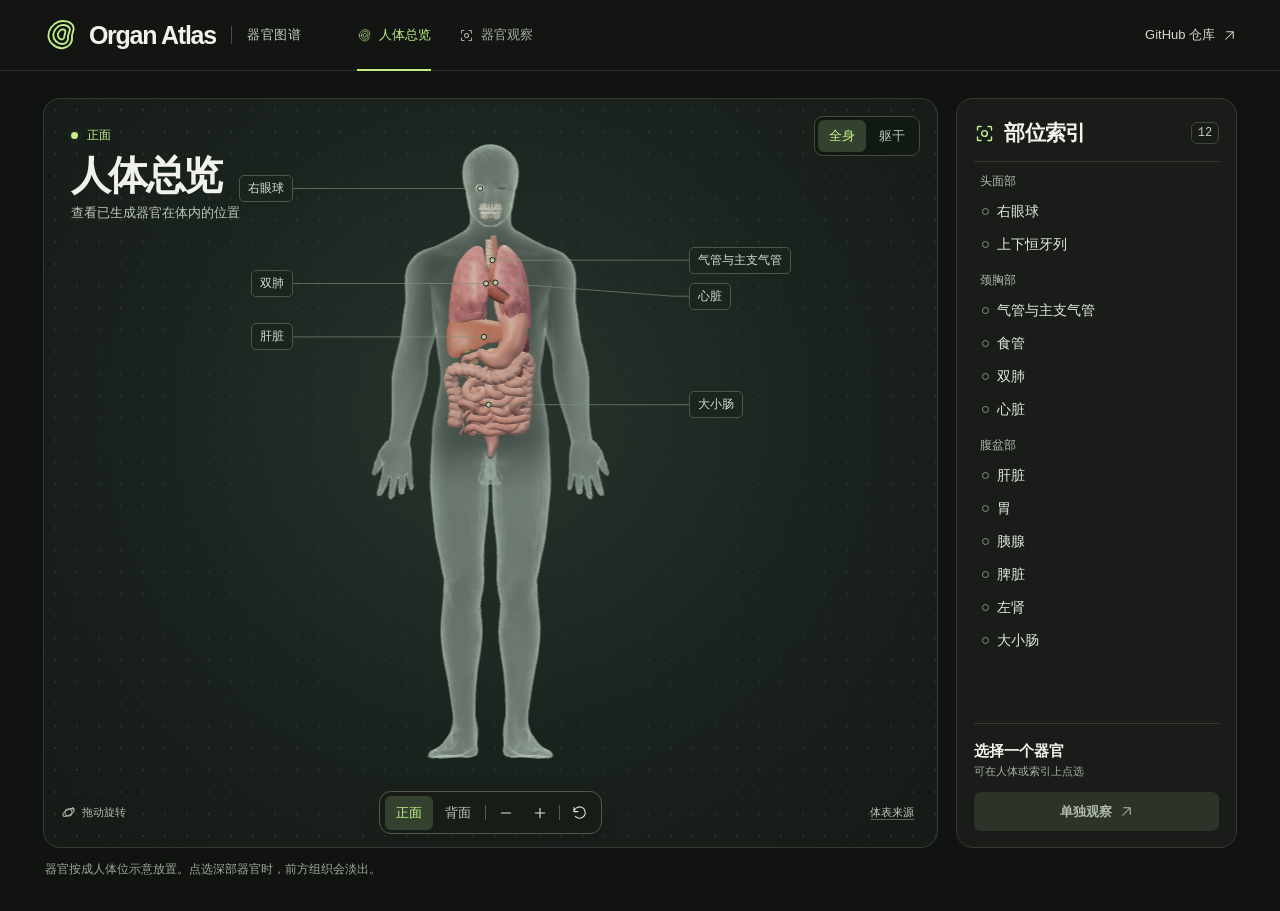
==== index.html @ e34c5e1b "Publish the interactive 3D organ atlas" ====
<!doctype html>
<html lang="zh-CN">
<head>
  <meta charset="utf-8">
  <meta name="viewport" content="width=device-width, initial-scale=1">
  <meta name="theme-color" content="#111412">
  <meta name="description" content="由 Agent 操作 Blender 生成的人体器官模型，可在三维人体上定位，旋转并逐层查看内部结构。">
  <link rel="icon" href="data:,">
  <title>Organ Atlas · 器官图谱</title>
  <link rel="stylesheet" href="./style.css">
  <link rel="stylesheet" href="./body.css">
  <script type="importmap">{"imports":{"three":"./vendor/three/three.module.min.js"}}</script>
</head>
<body>
  <a class="skip-link" href="#atlas-main">进入模型展示</a>
  <svg class="symbols" aria-hidden="true" xmlns="http://www.w3.org/2000/svg">
    <defs>
      <symbol id="i-brand" viewBox="0 0 40 40">
        <path d="M6 20.5c0-5.9 4.4-12.6 10.8-15.1 5.6-2.2 14.2-.6 16.8 4.9 2 4.2-2 7.2-1.4 12.3.7 6.5-4.3 11.4-10.3 12.1C14.6 35.5 6 28.3 6 20.5Z"/>
        <path d="M11.4 20c.3-5 4.2-10 9.1-10.9 4.4-.8 9.2 1.1 9.3 4.8.1 3.1-2.6 5.4-2 9.1.5 3.7-2.6 6.9-6.3 7-5.1.2-10.4-5.1-10.1-10Z"/>
        <path d="M16.5 19.4c.5-3.4 3.6-6.1 6.3-5.5 2.5.6 2.4 2.7 1.5 4.9-1 2.3-.1 4.2-1.8 5.5-2.4 1.9-6.6-1.3-6-4.9Z"/>
      </symbol>
      <symbol id="i-scan" viewBox="0 0 24 24"><path d="M8 4H5a1 1 0 0 0-1 1v3m12-4h3a1 1 0 0 1 1 1v3M4 16v3a1 1 0 0 0 1 1h3m8 0h3a1 1 0 0 0 1-1v-3"/><circle cx="12" cy="12" r="3.3"/></symbol>
      <symbol id="i-grid" viewBox="0 0 24 24"><rect x="3.5" y="3.5" width="6.5" height="6.5" rx="1"/><rect x="14" y="3.5" width="6.5" height="6.5" rx="1"/><rect x="3.5" y="14" width="6.5" height="6.5" rx="1"/><rect x="14" y="14" width="6.5" height="6.5" rx="1"/></symbol>
      <symbol id="i-external" viewBox="0 0 24 24"><path d="M6 18 18 6M7.5 6H18v10.5"/></symbol>
      <symbol id="i-layers" viewBox="0 0 24 24"><path d="m3 8 9-5 9 5-9 5-9-5Zm0 4.5 9 5 9-5M3 17l9 5 9-5"/></symbol>
      <symbol id="i-cube" viewBox="0 0 24 24"><path d="m12 2 8.5 5v10L12 22l-8.5-5V7L12 2Zm0 10 8.5-5M12 12 3.5 7m8.5 5v10"/></symbol>
      <symbol id="i-wire" viewBox="0 0 24 24"><path d="M12 2.5 21 8v8l-9 5.5L3 16V8l9-5.5ZM3 8l9 5 9-5M12 13v8.5M3 16l9-5.2 9 5.2M12 2.5v8.3"/></symbol>
      <symbol id="i-section" viewBox="0 0 24 24"><path d="m3 8 9-5 9 5-9 5-9-5Zm0 8 9 5 9-5M3 12l9 5 9-5"/></symbol>
      <symbol id="i-eye" viewBox="0 0 24 24"><path d="M2 12s3.5-6.5 10-6.5S22 12 22 12s-3.5 6.5-10 6.5S2 12 2 12Z"/><circle cx="12" cy="12" r="2.7"/></symbol>
      <symbol id="i-eye-off" viewBox="0 0 24 24"><path d="m3 3 18 18M9.2 5.9a11 11 0 0 1 2.8-.4c6.5 0 10 6.5 10 6.5a17 17 0 0 1-3.3 4.2m-2.8 1.8a9.5 9.5 0 0 1-3.9.8C5.5 18.8 2 12 2 12a17 17 0 0 1 3.7-4.4m4.3 2.7a2.7 2.7 0 0 0 3.7 3.7"/></symbol>
      <symbol id="i-expand" viewBox="0 0 24 24"><path d="M4 9V4h5m6 0h5v5M4 15v5h5m6 0h5v-5"/></symbol>
      <symbol id="i-collapse" viewBox="0 0 24 24"><path d="M9 3v6H3m12-6v6h6M3 15h6v6m6 0v-6h6"/></symbol>
      <symbol id="i-orbit" viewBox="0 0 24 24"><ellipse cx="12" cy="12" rx="10" ry="4.3" transform="rotate(-30 12 12)"/><circle cx="12" cy="12" r="5.7"/><path d="m18.2 4.4 2.3 1.1-.8 2.7"/></symbol>
      <symbol id="i-pause" viewBox="0 0 24 24"><path d="M8 5v14m8-14v14" stroke-width="3"/></symbol>
      <symbol id="i-minus" viewBox="0 0 24 24"><path d="M5 12h14"/></symbol>
      <symbol id="i-plus" viewBox="0 0 24 24"><path d="M5 12h14m-7-7v14"/></symbol>
      <symbol id="i-reset" viewBox="0 0 24 24"><path d="M3 10a8.5 8.5 0 1 1 2 7M3 4v6h6"/></symbol>
      <symbol id="i-help" viewBox="0 0 24 24"><circle cx="12" cy="12" r="9"/><path d="M9.4 9.5a2.7 2.7 0 0 1 5.3.3c0 2.1-2.7 2.3-2.7 4m0 2.7h.01"/></symbol>
      <symbol id="i-left" viewBox="0 0 24 24"><path d="m14.5 5.5-6.5 6.5 6.5 6.5"/></symbol>
      <symbol id="i-right" viewBox="0 0 24 24"><path d="m9.5 5.5 6.5 6.5-6.5 6.5"/></symbol>
      <symbol id="i-file" viewBox="0 0 24 24"><path d="M6 3h8l4 4v14H6V3Zm8 0v5h4M9 12h6m-6 4h5"/></symbol>
      <symbol id="i-pointer" viewBox="0 0 24 24"><path d="m5 3 14 9-7 1.5L9 20 5 3Z"/></symbol>
      <symbol id="i-check" viewBox="0 0 24 24"><path d="m5 12.5 4.5 4.5L19 7"/></symbol>
    </defs>
  </svg>

  <header class="site-header">
    <div class="header-inner">
      <a class="brand" href="#collection" aria-label="Organ Atlas 器官图谱，返回人体总览">
        <span class="brand-mark"><svg aria-hidden="true"><use href="#i-brand"/></svg></span>
        <span class="wordmark">Organ Atlas</span><span class="brand-cn">器官图谱</span>
      </a>
      <nav class="navigation" aria-label="页面导航">
        <a class="nav-item active" id="overview-link" href="#collection"><svg class="icon" aria-hidden="true"><use href="#i-brand"/></svg>人体总览</a>
        <a class="nav-item" id="detail-link" href="#workspace"><svg class="icon" aria-hidden="true"><use href="#i-scan"/></svg>器官观察</a>
      </nav>
      <a class="library-link" href="https://github.com/rikka314/organ-atlas">GitHub 仓库<svg class="icon"><use href="#i-external"/></svg></a>
    </div>
  </header>

  <main class="main" id="atlas-main" tabindex="-1">
    <section class="body-layout" id="collection" aria-labelledby="body-title">
      <div class="body-stage" id="body-stage">
        <div class="stage-grid" aria-hidden="true"></div>
        <div class="body-viewport" id="body-viewport">
          <canvas id="body-canvas" tabindex="0" aria-label="三维人体与已生成的器官，拖动旋转，滚轮或双指缩放。也可从部位索引选择器官。"></canvas>
          <div class="body-labels" id="body-labels"><svg id="body-leaders" aria-hidden="true"></svg></div>
        </div>
        <div class="body-title">
          <div class="specimen-meta"><span class="meta-signal" aria-hidden="true"></span><span id="body-angle">正面</span></div>
          <h1 id="body-title">人体总览</h1>
          <p>查看已生成器官在体内的位置</p>
        </div>
        <div class="body-framing" role="group" aria-label="人体取景">
          <button type="button" data-frame="whole" aria-pressed="true">全身</button>
          <button type="button" data-frame="torso" aria-pressed="false">躯干</button>
        </div>
        <div class="body-message" id="body-message" role="status"><span class="spinner" aria-hidden="true"></span><span id="body-message-text">正在装入人体和器官模型</span><button id="body-retry" type="button" hidden>重试</button></div>
        <div class="body-stage-foot">
          <span class="body-gesture"><svg class="icon" aria-hidden="true"><use href="#i-orbit"/></svg>拖动旋转</span>
          <div class="dock body-dock" role="group" aria-label="人体视角">
            <button type="button" data-facing="front" aria-pressed="true">正面</button><button type="button" data-facing="back" aria-pressed="false">背面</button>
            <i></i><button type="button" id="body-zoom-out" aria-label="缩小人体" title="缩小人体"><svg class="icon"><use href="#i-minus"/></svg></button><button type="button" id="body-zoom-in" aria-label="放大人体" title="放大人体"><svg class="icon"><use href="#i-plus"/></svg></button>
            <i></i><button type="button" id="body-reset" aria-label="复位人体视角" title="复位人体视角"><svg class="icon"><use href="#i-reset"/></svg></button>
          </div>
          <button type="button" id="body-credit-button" class="body-credit-button">体表来源</button>
        </div>
      </div>
      <aside class="body-index" aria-labelledby="body-index-heading">
        <div class="body-index-head"><div class="heading-group"><svg class="icon" aria-hidden="true"><use href="#i-scan"/></svg><h2 id="body-index-heading">部位索引</h2></div><span class="part-count" id="body-count"></span></div>
        <div id="body-index-list" class="body-index-list"></div>
        <label class="mobile-location" for="body-organ-select">定位器官<select id="body-organ-select"><option value="">选择部位</option></select></label>
        <div class="body-selection">
          <div class="body-selection-summary">
            <img id="body-picked-image" width="48" height="48" alt="" hidden>
            <div><strong id="body-picked-name">选择一个器官</strong><span id="body-picked-description">可在人体或索引上点选</span></div>
            <button type="button" id="body-clear" title="显示全部器官" aria-label="显示全部器官" hidden>显示全部</button>
          </div>
          <button type="button" id="body-open" disabled>单独观察<svg class="icon" aria-hidden="true"><use href="#i-external"/></svg></button>
        </div>
      </aside>
      <p class="body-footnote">器官按成人体位示意放置。点选深部器官时，前方组织会淡出。</p>
    </section>
    <section class="workbench" id="workspace" aria-label="单件器官观察" hidden>
      <div class="detail-bar">
        <a href="#collection" class="back-body"><svg class="icon" aria-hidden="true"><use href="#i-left"/></svg>返回人体总览</a>
        <div class="detail-switch"><label for="detail-organ">当前器官</label><select id="detail-organ"></select>
          <div class="step-controls" role="group" aria-label="切换器官"><button id="prev" type="button" title="上一个器官" aria-label="上一个器官"><svg class="icon"><use href="#i-left"/></svg></button><button id="next" type="button" title="下一个器官" aria-label="下一个器官"><svg class="icon"><use href="#i-right"/></svg></button></div>
        </div>
      </div>
      <div class="observer" id="observer">
      <section class="stage" id="stage" aria-label="三维器官观察台">
        <div class="stage-grid" aria-hidden="true"></div>
        <div class="ruler" aria-hidden="true"></div>
        <canvas id="scene" tabindex="0" aria-label="三维模型。方向键旋转，加减键缩放，Home 键复位。"></canvas>
        <div class="stage-title">
          <div class="specimen-meta"><span class="meta-signal" aria-hidden="true"></span><span id="system">器官标本</span><i></i><span class="mono" id="serial"></span></div>
          <h1 id="organ-name">器官图谱</h1>
          <p id="latin-name" lang="la"></p>
        </div>
        <div class="stage-tools">
          <button class="layers-toggle" id="layers-toggle" type="button" aria-expanded="false" aria-controls="inspector"><svg class="icon"><use href="#i-layers"/></svg><span>结构图层</span></button>
          <button class="glass icon-btn" id="help-toggle" type="button" aria-label="操作说明" title="操作说明" aria-expanded="false" aria-controls="help"><svg class="icon"><use href="#i-help"/></svg></button>
          <button class="glass icon-btn" id="fullscreen" type="button" aria-label="全屏观察" title="全屏观察"><svg class="icon"><use href="#i-expand"/></svg></button>
        </div>
        <section class="help-popover" id="help" aria-label="操作说明" hidden>
          <strong>观察操作</strong>
          <dl><dt>旋转</dt><dd>拖动模型或按方向键</dd><dt>缩放</dt><dd>滚轮、双指捏合或加减键</dd><dt>平移</dt><dd>右键拖动或双指拖动</dd><dt>聚焦</dt><dd>点图层中的部位名称</dd><dt>复位</dt><dd>点复位按钮或按 Home 键</dd></dl>
        </section>
        <div class="stage-message" id="stage-message" role="status">
          <div class="load-content"><span class="spinner" aria-hidden="true"></span><span id="load-message">正在读取标本</span></div>
          <button id="retry" type="button" hidden>重新加载</button>
        </div>
        <div class="stage-base">
          <div class="coordinate" aria-label="当前模型坐标轴">
            <svg id="axes" viewBox="0 0 64 64" aria-hidden="true">
              <g data-axis="x"><line/><text>X</text></g><g data-axis="y"><line/><text>Y</text></g><g data-axis="z"><line/><text>Z</text></g>
              <circle cx="32" cy="32" r="2"/>
            </svg>
          </div>
          <div class="dock" role="group" aria-label="视角与缩放">
            <button id="spin" class="dock-spin" type="button" aria-pressed="false" title="自动旋转"><svg class="icon"><use href="#i-orbit"/></svg><span>自动旋转</span></button>
            <i></i><button id="zoom-out" type="button" aria-label="缩小" title="缩小"><svg class="icon"><use href="#i-minus"/></svg></button>
            <output id="zoom-value" class="mono" aria-label="缩放倍数">1.0×</output>
            <button id="zoom-in" type="button" aria-label="放大" title="放大"><svg class="icon"><use href="#i-plus"/></svg></button>
            <i></i><button id="reset-view" type="button" aria-label="复位视角" title="复位视角"><svg class="icon"><use href="#i-reset"/></svg></button>
          </div>
          <div class="stage-hint"><svg class="icon"><use href="#i-pointer"/></svg><span>拖动旋转</span></div>
        </div>
      </section>

      <aside class="panel" id="inspector" aria-labelledby="layers-title">
        <div class="panel-heading"><div class="heading-group"><svg class="icon"><use href="#i-layers"/></svg><h2 id="layers-title">结构图层</h2></div><span class="part-count" id="part-count"></span></div>
        <div class="presets" id="display-presets" role="group" aria-label="显示预设">
          <button id="whole" type="button" disabled><svg class="icon"><use href="#i-cube"/></svg><span>完整外观</span></button>
          <button id="reveal" type="button" disabled><svg class="icon"><use href="#i-section"/></svg><span>观察内部</span></button>
        </div>
        <select class="solo-part" id="solo-part" aria-label="单独查看肺段" hidden></select>
        <div class="table-head" aria-hidden="true"><span>模型部位</span><span>线框</span><span>显隐</span></div>
        <ul class="part-list" id="parts" aria-label="独立控制各部位"></ul>
        <div class="specimen-note">
          <div class="note-heading"><h3><svg class="icon"><use href="#i-file"/></svg>标本说明</h3><a id="source" target="_blank" rel="noopener">来源<svg class="icon"><use href="#i-external"/></svg></a></div>
          <p id="scope-note"></p><div id="review"></div>
        </div>
      </aside>
      </div>

    </section>
  </main>
  <dialog id="body-credit" aria-labelledby="credit-heading">
    <h2 id="credit-heading">体表来源</h2>
    <p>人体外形来自 BodyParts3D 4.0 的成人皮肤网格。本页将体表统一缩放至 1.70 米，用于标示器官的大致位置。展示的器官模型由 Agent 操作 Blender 生成。</p>
    <p lang="en">BodyParts3D, © The Database Center for Life Science licensed under <a href="https://creativecommons.org/licenses/by/4.0/" target="_blank" rel="noopener">CC Attribution 4.0 International</a>.</p>
    <div><a href="https://dbarchive.biosciencedbc.jp/en/bodyparts3d/lic.html" target="_blank" rel="noopener">官方署名与许可 ↗</a><form method="dialog"><button type="submit">关闭</button></form></div>
  </dialog>
  <span class="sr-only" id="announcement" role="status" aria-live="polite"></span>
  <noscript>请启用 JavaScript 以旋转模型和切换结构图层。</noscript>
  <script type="module" src="./app.js"></script>
</body>
</html>
---- style.css ----
:root {
  color-scheme: dark;
  --bg: #101310;
  --surface: #191c19;
  --line: #353a33;
  --soft-line: #2b302a;
  --text: #f0f2eb;
  --muted: #aaafa5;
  --lime: #c3ef89;
  --mono: "IBM Plex Mono", Consolas, "Liberation Mono", monospace;
  --sans: Inter, "Segoe UI", "Microsoft YaHei UI", "Microsoft YaHei", sans-serif;
  font-family: var(--sans);
  background: var(--bg);
  color: var(--text);
  -webkit-font-smoothing: antialiased;
}
* { box-sizing: border-box; }
html { scroll-behavior: smooth; }
body { margin: 0; min-width: 280px; }
button, a { -webkit-tap-highlight-color: transparent; touch-action: manipulation; }
button { font: inherit; color: inherit; background: none; border: 0; cursor: pointer; }
button:disabled { cursor: default; opacity: .38; }
a { color: inherit; text-decoration: none; }
button, a { transition: background-color .18s, color .18s, border-color .18s, box-shadow .18s; }
:focus-visible { outline: 2px solid var(--lime); outline-offset: 3px; }
[hidden] { display: none !important; }
h1,h2,h3,p,ul,dl,dd { margin: 0; }
.sr-only, .symbols { position: absolute; width: 1px; height: 1px; overflow: hidden; clip-path: inset(50%); }
.skip-link { position: fixed; top: 8px; left: 10px; z-index: 10; padding: 10px 14px; background: var(--lime); color: #18220f; transform: translateY(-150%); }
.skip-link:focus { transform: none; }
.icon { width: 19px; height: 19px; display: block; flex: 0 0 auto; fill: none; stroke: currentColor; stroke-width: 1.65; stroke-linecap: round; stroke-linejoin: round; }
.mono { font-family: var(--mono); font-variant-numeric: tabular-nums; }
.site-header { border-bottom: 1px solid var(--soft-line); background: #121512; }
.header-inner, .main { width: min(100%, 1700px); margin: 0 auto; padding-inline: clamp(20px, 3.35vw, 62px); }
.header-inner { height: 70px; display: flex; align-items: center; gap: clamp(24px, 4.3vw, 76px); }
.brand, .nav-item, .library-link, .heading-group, .note-heading h3, .step-controls, .dock, .stage-hint, .note-heading a { display: inline-flex; align-items: center; }
.brand { gap: 10px; flex: 0 0 auto; }
.brand-mark { width: 36px; height: 36px; display: grid; place-items: center; color: var(--lime); }
.brand-mark svg { width: 100%; height: 100%; fill: none; stroke: currentColor; stroke-width: 2.05; stroke-linecap: round; stroke-linejoin: round; }
.wordmark { font-size: 25px; font-weight: 650; line-height: 1; letter-spacing: -1.25px; }
.brand-cn { border-left: 1px solid #484e45; padding-left: 15px; margin-left: 5px; color: #c3c9bf; font-size: 13px; letter-spacing: .06em; }
.navigation { display: flex; align-items: stretch; height: 100%; gap: 28px; }
.nav-item { position: relative; gap: 7px; font-size: 13px; font-weight: 550; color: var(--muted); }
.nav-item .icon { width: 15px; height: 15px; }
.nav-item.active { color: var(--lime); }
.nav-item.active::after { content: ""; position: absolute; bottom: -1px; left: 0; right: 0; height: 2px; background: var(--lime); }
.library-link { margin-left: auto; gap: 7px; color: #d4d8ce; font-size: 13px; min-height: 44px; }
.library-link .icon { width: 15px; height: 15px; }
.nav-item:hover, .library-link:hover, .note-heading a:hover { color: var(--lime); }
.main { padding-top: clamp(20px, 3vh, 36px); padding-bottom: 32px; scroll-margin-top: 15px; }
.workbench { display: flex; flex-direction: column; gap: 24px; }
.observer { display: grid; grid-template-columns: minmax(0, 1fr) clamp(292px, 24%, 368px); gap: 18px; grid-template-areas: "stage panel"; }
.stage, .panel { height: clamp(463px, 61vh, 735px); border: 1px solid var(--line); border-radius: 17px; }
.stage { grid-area: stage; position: relative; overflow: hidden; isolation: isolate; background: radial-gradient(ellipse at 55% 49%, #30382f 0%, #252c25 30%, #1b211c 63%, #181d19 100%); }
.stage-grid { position: absolute; inset: 0; pointer-events: none; background-image: radial-gradient(circle, #9baa9638 .76px, transparent .95px); background-size: 19px 19px; mask-image: radial-gradient(ellipse at 53% 51%, #0002, #000 86%); }
.ruler { position: absolute; left: 0; top: 23%; bottom: 19%; width: 9px; opacity: .27; pointer-events: none; background: repeating-linear-gradient(to bottom, #a7b09f 0 1px, transparent 1px 14px); mask-image: linear-gradient(transparent,#000 16%,#000 85%,transparent); }
.ruler::after { content: ""; position: absolute; height: 100%; width: 5px; right: 0; background: repeating-linear-gradient(to bottom, transparent 0 1px, #202620 1px 56px); }
#scene { display: block; position: absolute; left: 9%; top: 22px; width: 89%; height: calc(100% - 72px); outline-offset: -5px; cursor: grab; touch-action: none; transition: opacity .22s ease-out; }
.stage.is-loading #scene { opacity: 0; transition-duration: .09s; }
#scene:active { cursor: grabbing; }
.stage-title { position: absolute; top: clamp(21px, 2.25vw, 37px); left: clamp(22px, 2.35vw, 40px); pointer-events: none; }
.specimen-meta { display: flex; align-items: center; gap: 9px; color: var(--lime); font-size: 12px; font-weight: 550; letter-spacing: .04em; }
.meta-signal { width: 7px; height: 7px; border-radius: 50%; background: var(--lime); box-shadow: 0 0 9px #c3ef8926; }
.specimen-meta i { width: 1px; height: 10px; background: #59634f; }
.specimen-meta .mono { color: #a9b59f; font-size: 11px; font-weight: 400; letter-spacing: .07em; }
.stage-title h1 { margin: 13px 0 3px; font-size: clamp(44px, 4.1vw, 71px); font-weight: 590; letter-spacing: -.055em; line-height: 1.12; }
#latin-name { color: #c5cebd; font: italic 23px/1.4 Georgia, "Times New Roman", serif; letter-spacing: -.02em; }
.stage-tools { position: absolute; top: 19px; right: 19px; display: flex; gap: 5px; }
.layers-toggle { display: none; }
.icon-btn { display: grid; place-items: center; width: 36px; height: 36px; border: 1px solid #59614f88; border-radius: 9px; color: #d4dbcb; }
.glass { background: #1b221bdb; }
.glass:hover, .step-controls button:hover { background: #3d453a; color: var(--text); }
.stage-tools .icon { width: 16px; height: 16px; }
.help-popover { position: absolute; top: 63px; right: 20px; z-index: 4; width: min(270px, calc(100% - 36px)); padding: 17px 18px; border: 1px solid #505b4b; border-radius: 12px; background: #20261ff7; box-shadow: 0 12px 34px #0005; }
.help-popover strong { font-size: 15px; }
.help-popover dl { margin-top: 10px; display: grid; grid-template-columns: auto 1fr; gap: 6px 12px; font-size: 12px; line-height: 1.55; }
.help-popover dt { color: var(--lime); }
.help-popover dd { color: #d0d7ca; }
.stage-base { position: absolute; bottom: 18px; left: 22px; right: 25px; display: grid; grid-template-columns: 1fr auto 1fr; align-items: end; pointer-events: none; }
.coordinate { width: 55px; height: 55px; align-self: center; }
.coordinate svg { display: block; width: 100%; height: 100%; overflow: visible; }
.coordinate line { stroke: currentColor; stroke-width: 1.45; }
.coordinate text { fill: currentColor; font: 9px var(--mono); text-anchor: middle; dominant-baseline: central; }
.coordinate [data-axis=x] { color: #d2a595; }
.coordinate [data-axis=y] { color: #b1ca97; }
.coordinate [data-axis=z] { color: #a2b7cf; }
.coordinate circle { fill: #d5dccd; }
.dock { pointer-events: auto; height: 43px; padding: 3px 5px; gap: 1px; border-radius: 12px; color: #dfe5d9; border: 1px solid #515a4c; background: #171d17eb; box-shadow: 0 5px 20px #0002; user-select: none; }
.dock button { display: inline-flex; align-items: center; justify-content: center; gap: 6px; min-width: 33px; height: 34px; padding: 0 7px; border-radius: 7px; }
.dock button .icon { width: 16px; height: 16px; }
.dock button:hover, .dock button[aria-pressed=true] { background: #333d2f; color: var(--lime); }
.dock i { height: 15px; width: 1px; background: #525b4e; margin: 0 2px; }
.dock .dock-spin { font-size: 12px; padding-inline: 8px; }
#zoom-value { min-width: 35px; text-align: center; font-size: 12px; color: #e1e8db; }
.stage-hint { justify-self: end; align-self: end; gap: 5px; font-size: 11px; color: #b4bdad; padding-bottom: 4px; }
.stage-hint .icon { width: 13px; height: 13px; }
.stage-message { position: absolute; left: 50%; top: 51%; z-index: 2; transform: translate(-50%, -50%); display: grid; justify-items: center; gap: 12px; padding: 12px 18px; border: 1px solid #54614c; border-radius: 12px; background: #1b221bf2; color: #e6ecdf; font-size: 13px; max-width: 85%; text-align: center; }
.load-content { display: flex; align-items: center; gap: 10px; }
.spinner { width: 15px; height: 15px; border-radius: 50%; border: 1.5px solid #65725d; border-top-color: var(--lime); animation: spin .8s linear infinite; flex: none; }
.stage-message.is-error .spinner { display: none; }
#retry { padding: 6px 14px; color: #20291b; background: var(--lime); border-radius: 6px; }
.panel { grid-area: panel; display: flex; flex-direction: column; min-width: 0; background: var(--surface); padding: 22px 18px 17px; }
.panel-heading, .note-heading { display: flex; align-items: center; justify-content: space-between; gap: 10px; }
.heading-group { gap: 9px; }
.heading-group > .icon { color: var(--lime); width: 21px; height: 21px; }
.panel h2 { font-size: 21px; font-weight: 600; line-height: 1.3; letter-spacing: -.045em; }
.part-count { color: #c2caba; font: 12px var(--mono); border: 1px solid #40473b; border-radius: 6px; min-width: 27px; padding: 3px 6px; text-align: center; }
.presets { display: grid; grid-template-columns: 1fr 1fr; margin: 19px 0 14px; padding: 3px; gap: 3px; background: #101410; border: 1px solid var(--soft-line); border-radius: 9px; }
.presets button { display: inline-flex; align-items: center; justify-content: center; gap: 6px; min-height: 33px; padding: 4px; border: 1px solid transparent; border-radius: 6px; font-size: 12px; color: #bbc3b4; }
.presets button:hover { color: var(--text); background: #252c24; }
.presets button[aria-pressed=true] { color: #e5eddf; background: #333b30; border-color: #495541; box-shadow: 0 1px 2px #0003; }
.presets .icon { width: 15px; height: 15px; }
.presets:has([data-view="segments"]) { grid-template-columns: repeat(3, minmax(0, 1fr)); margin-bottom: 7px; }
.presets:has([data-view="section"]):has([data-view="segments"]) { grid-template-columns: repeat(12, minmax(0, 1fr)); }
.presets:has([data-view="section"]):has([data-view="segments"]) button { grid-column: span 3; padding-inline: 1px; }
.presets:has([data-view="section"]):has([data-view="segments"]) button:nth-child(-n+3) { grid-column: span 4; }
.solo-part[hidden] { display: none; }
.solo-part { width: 100%; min-height: 32px; margin: 0 0 6px; padding: 3px 7px; color: var(--text); background: var(--surface); border: 1px solid var(--soft-line); border-radius: 6px; font: inherit; font-size: 12px; }
.table-head, .part-row { display: grid; grid-template-columns: minmax(0,1fr) 42px 42px; align-items: center; }
.table-head { color: #a2ac9c; text-align: center; font-size: 11px; padding: 4px 0 9px; border-bottom: 1px solid var(--line); }
.table-head span:first-child { text-align: left; }
.part-list { flex: 1 1 90px; min-height: 86px; list-style: none; padding: 0; overflow: auto; overscroll-behavior: contain; scrollbar-width: thin; scrollbar-color: #535d4c transparent; }
.part-row { position: relative; min-height: 44px; border-bottom: 1px solid var(--soft-line); }
.part-row:last-child { border-bottom: 0; }
.part-row.selected { background: #252e23; }
.part-name { text-align: left; font-size: 13px; min-width: 0; line-height: 1.4; display: flex; align-items: center; gap: 9px; padding: 9px 4px 9px 2px; min-height: 43px; color: #e0e6da; }
.part-name:hover { color: var(--lime); }
.swatch { width: 8px; height: 8px; flex-shrink: 0; border-radius: 3px; background: var(--part-color,#9da99a); box-shadow: 0 0 0 1px #ffffff1e inset; }
.part-row[data-mode=hidden] .part-name { color: #9aa294; }
.part-row[data-mode=hidden] .swatch { background: transparent; border: 1px dashed var(--part-color,#9da99a); }
.part-action { display: grid; place-items: center; width: 100%; height: 42px; position: relative; color: #adb7a7; }
.part-action .icon { width: 16px; height: 16px; }
.part-action:hover, .part-action[aria-pressed=true] { color: var(--lime); background: #2c3529; border-radius: 5px; }
.part-name:focus-visible, .part-action:focus-visible { outline-offset: -3px; border-radius: 5px; }
.specimen-note { margin-top: 13px; border-top: 1px solid var(--line); padding-top: 14px; }
.note-heading h3 { color: #e2e7dd; gap: 6px; font-size: 13px; font-weight: 600; }
.note-heading h3 .icon { width: 14px; height: 14px; color: #adba9e; }
.note-heading a { gap: 3px; font-size: 11px; color: var(--muted); }
.note-heading a .icon { width: 12px; height: 12px; }
#scope-note, #review { color: #b8c0b1; font-size: 12px; line-height: 1.65; overflow-wrap: anywhere; }
#scope-note { margin-top: 7px; }
#review { color: #a5ad9c; margin-top: 3px; }
.step-controls { gap: 4px; }
.step-controls button { display: grid; place-items: center; width: 30px; height: 30px; border: 1px solid var(--line); border-radius: 7px; background: var(--surface); color: #bfc7ba; }
.step-controls .icon { width: 14px; height: 14px; }
.observer:fullscreen, .observer.fallback-full { width: 100%; height: 100%; height: 100dvh; padding: 13px; gap: 12px; background: var(--bg); }
.observer.fallback-full { position: fixed; inset: 0; z-index: 20; }
.observer:is(:fullscreen,.fallback-full) :is(.stage,.panel) { height: 100%; min-height: 0; }
.observer:is(:fullscreen,.fallback-full) #scene { left: 2%; width: 96%; top: 15px; height: calc(100% - 65px); }
body.full-stage { overflow: hidden; }
.stage.switching .stage-title { animation: arrive .26s ease-out both; }
@keyframes arrive { from { opacity: .5; transform: translateY(5px); } to { opacity: 1; transform: none; } }
@keyframes spin { to { transform: rotate(1turn); } }
@media (min-width: 1450px) { .panel { padding: 25px 23px 20px; } .part-row { min-height: 47px; } .part-name { font-size: 14px; } }
@media (max-width: 1020px) {
  .header-inner, .main { padding-inline: 21px; }
  .workbench { gap: 20px; } .observer { grid-template-columns: minmax(0,1fr) 280px; gap: 12px; }
  .stage-hint { visibility: hidden; }
  .stage-base { left: 13px; right: 13px; }
  .coordinate { width: 42px; }
  .panel { padding-inline: 13px; }
  .stage-title h1 { font-size: 42px; }
}
@media (max-width: 760px) {
  .header-inner, .main { padding-inline: 16px; }
  .header-inner { height: 59px; gap: 15px; }
  .wordmark { font-size: 21px; } .brand { gap: 6px; } .brand-mark { width: 30px; height: 30px; }
  .brand-cn { padding-left: 10px; margin-left: 2px; font-size: 12px; }
  .navigation { display: none; }
  .main { padding-top: 15px; }
  .workbench { gap: 20px; } .observer { display: block; }
  .stage { height: clamp(365px, 55svh, 540px); border-radius: 13px; }
  .stage-title { top: 17px; left: 18px; }
  .stage-title h1 { font-size: 35px; margin: 7px 0 0; }
  #latin-name { font-size: 18px; }
  .specimen-meta { font-size: 11px; gap: 7px; }
  #scene { left: 3%; width: 95%; top: 36px; height: calc(100% - 91px); }
  .stage-base { bottom: 10px; grid-template-columns: 1fr auto 1fr; }
  .stage-tools { top: 11px; right: 10px; gap: 2px; align-items: center; }
  .stage-tools .icon-btn { width: 44px; height: 44px; border-color: transparent; background: #1b211bb3; }
  #fullscreen { display: none; }
  .layers-toggle { display: inline-flex; align-items: center; justify-content: center; gap: 6px; min-height: 44px; padding: 0 10px; border: 1px solid #6f865d; border-radius: 8px; color: var(--lime); background: #20291e; font-size: 12px; }
  .layers-toggle .icon { width: 15px; height: 15px; }
  .stage-hint { display: none; } .panel { display: none; padding: 13px 15px; border-radius: 13px; }
  .observer:is(:fullscreen,.fallback-full) { display: grid; grid-template-areas: "stage" "panel"; grid-template-columns: minmax(0,1fr); grid-template-rows: minmax(0,47%) minmax(0,1fr); gap: 7px; padding: max(6px, env(safe-area-inset-top)) 6px max(6px, env(safe-area-inset-bottom)); }
  .observer:is(:fullscreen,.fallback-full) .panel { display: flex; }
  .observer:is(:fullscreen,.fallback-full) #scene { top: 28px; height: calc(100% - 77px); }
  .observer:is(:fullscreen,.fallback-full) .presets { margin: 8px 0 5px; }
  .part-list { flex: 1 1 65px; min-height: 45px; }
  .table-head,.part-row { grid-template-columns: minmax(0,1fr) 48px 48px; }
  .part-action,.part-name { min-height: 45px; }
  .panel h2 { font-size: 20px; }
  .step-controls { gap: 0; } .step-controls button { width: 44px; height: 44px; border-color: transparent; background: transparent; }
  .dock { height: 46px; } .dock button { height: 44px; min-width: 44px; }
  .presets button { min-height: 40px; }
  .specimen-note { margin-top: 10px; }
}
@media (max-width: 760px) and (max-height: 700px) {
  .observer:is(:fullscreen,.fallback-full) .specimen-note { display: none; }
}
@media (max-width: 900px) and (orientation: landscape) and (max-height: 520px) {
  .observer:is(:fullscreen,.fallback-full) { display: grid; grid-template-columns: minmax(0,1fr) minmax(230px,34%); grid-template-rows: 1fr; grid-template-areas: "stage panel"; padding: 6px; gap: 6px; }
  .observer:is(:fullscreen,.fallback-full) .specimen-note { display: none; }
}
@media (max-width: 420px) {
  .header-inner, .main { padding-inline: 12px; }
  .library-link { font-size: 12px; gap: 3px; }
  .stage-title h1 { font-size: 32px; }
  .dock { gap: 0; padding-inline: 3px; }
  .dock .dock-spin { padding-inline: 6px; }
  .coordinate { width: 35px; }
}
@media (max-width: 335px) { .brand-cn, .coordinate { display: none; } .stage-base { display: flex; justify-content: center; } }
@media (prefers-reduced-motion: reduce) {
  *,*::before,*::after { scroll-behavior: auto !important; animation-duration: .01ms !important; animation-iteration-count: 1 !important; transition-duration: .01ms !important; }
}
---- body.css ----
.body-layout {
  --overview-height: clamp(585px, calc(100svh - 150px), 920px);
  display: grid;
  grid-template-columns: minmax(0, 1fr) clamp(265px, 23.5%, 355px);
  gap: 12px 18px;
}
.body-stage, .body-index { height: var(--overview-height); min-width: 0; border: 1px solid var(--line); border-radius: 17px; }
.body-stage { position: relative; isolation: isolate; overflow: hidden; background: radial-gradient(ellipse at 50% 42%, #29352e, #1b231e 52%, #151b17 95%); }
.body-stage .stage-grid { opacity: .65; background-size: 22px 22px; }
.body-viewport { position: absolute; inset: 11px 12px 54px; }
#body-canvas { width: 100%; height: 100%; display: block; touch-action: none; cursor: grab; outline-offset: -4px; }
#body-canvas:active { cursor: grabbing; }
.body-title { position: absolute; pointer-events: none; top: clamp(20px, 2.15vw, 36px); left: clamp(19px, 2.1vw, 38px); }
.body-title h1 { font-size: clamp(34px, 3.1vw, 55px); line-height: 1.2; margin: 8px 0 4px; font-weight: 600; letter-spacing: -.065em; }
.body-title p { color: #bdc7b7; font-size: 13px; line-height: 1.5; }
.body-framing { position: absolute; right: 17px; top: 17px; display: flex; gap: 2px; padding: 3px; background: #121913eb; border: 1px solid #424c3f; border-radius: 9px; }
.body-framing button, .body-dock button[data-facing] { padding: 0 11px; font-size: 13px; min-height: 32px; border-radius: 6px; color: #bcc6b6; }
.body-framing button[aria-pressed=true], .body-dock button[aria-pressed=true] { color: var(--lime); background: #33412e; }
.body-stage-foot { position: absolute; bottom: 13px; left: 17px; right: 17px; display: grid; grid-template-columns: 1fr auto 1fr; align-items: center; gap: 5px; pointer-events: none; }
.body-gesture { display: flex; align-items: center; gap: 6px; font-size: 11px; color: #abb7a4; }
.body-gesture .icon { width: 15px; height: 15px; }
.body-credit-button { min-height: 38px; font-size: 11px; justify-self: end; color: #bec9b7; pointer-events: auto; text-decoration: underline; text-decoration-color: #596653; text-underline-offset: 3px; }
.body-credit-button:hover { color: var(--lime); }
.body-labels, #body-leaders { position: absolute; inset: 0; width: 100%; height: 100%; pointer-events: none; overflow: visible; }
.body-tag { position: absolute; z-index: 1; display: inline-flex; align-items: center; gap: 6px; padding: 5px 8px; min-height: 27px; color: #d6e1cf; background: #1b241ddd; border: 1px solid #495847; border-radius: 5px; white-space: nowrap; font-size: 12px; line-height: 1.15; pointer-events: auto; }
.body-tag:hover,.body-tag[aria-pressed=true] { background: #2f3e29; border-color: #9bbe7c; color: #e0fac2; }
#body-leaders path { stroke: #82937a; stroke-opacity: .65; fill: none; stroke-width: 1; }
#body-leaders circle { fill: #b4c5a7; stroke: #1c251d; stroke-width: 1; }
#body-leaders g.active path { stroke: var(--lime); stroke-opacity: 1; }
#body-leaders g.active circle { fill: var(--lime); }
.body-message { position: absolute; z-index: 4; left: 50%; top: 50%; transform: translate(-50%,-50%); display: flex; align-items: center; gap: 9px; max-width: 88%; padding: 12px 15px; color: var(--text); background: #1a241cf2; border: 1px solid #56674c; border-radius: 9px; font-size: 13px; }
.body-message.failure { top: auto; bottom: 59px; transform: translateX(-50%); }
.body-message.failure .spinner { display: none; }
#body-retry { color: var(--lime); text-decoration: underline; white-space: nowrap; }
.body-index { display: flex; flex-direction: column; padding: 20px 17px 16px; background: var(--surface); }
.body-index-head { display: flex; justify-content: space-between; align-items: center; padding-bottom: 14px; border-bottom: 1px solid var(--line); }
.body-index h2 { font-size: 21px; font-weight: 600; letter-spacing: -.04em; }
.body-index-list { overflow-y: auto; overscroll-behavior: contain; scrollbar-width: thin; scrollbar-color: #52604d transparent; flex: 1; min-height: 80px; }
.body-region { padding-top: 11px; }
.body-region h3 { font-size: 12px; font-weight: 550; color: #aebba6; padding: 0 6px 5px; }
.body-index-row { width: 100%; display: flex; align-items: center; gap: 8px; text-align: left; min-height: 33px; padding: 4px 7px; border: 1px solid transparent; border-radius: 6px; color: #e2e9db; font-size: 14px; line-height: 1.35; }
.body-index-row::before { content: ''; width: 5px; height: 5px; border: 1px solid #84937d; border-radius: 50%; flex-shrink: 0; }
.body-index-row:hover, .body-index-row:focus-visible { color: var(--lime); background: #252e24; }
.body-index-row[aria-pressed=true] { color: var(--lime); background: #293425; border-color: #42523c; }
.body-index-row[aria-pressed=true]::before { background: var(--lime); border-color: var(--lime); }
.body-index-row[data-missing=true]::after { content: '未载入'; margin-left: auto; font-size: 11px; color: #dfbc98; }
.body-selection { margin-top: 13px; padding-top: 13px; border-top: 1px solid var(--line); }
.body-selection-summary { min-height: 45px; display: flex; align-items: center; gap: 9px; margin-bottom: 10px; }
.body-selection-summary img { object-fit: contain; width: 49px; height: 49px; }
.body-selection-summary strong, .body-selection-summary span { display: block; }
.body-selection-summary strong { font-size: 15px; line-height: 1.4; }
.body-selection-summary span { margin-top: 3px; font-size: 11px; line-height: 1.35; color: var(--muted); }
#body-clear { margin-left: auto; padding: 3px; color: #bfcdb6; font-size: 11px; white-space: nowrap; min-height: 33px; }
#body-open { width: 100%; min-height: 39px; display: flex; align-items: center; justify-content: center; gap: 7px; border-radius: 7px; background: var(--lime); color: #172210; font-size: 13px; font-weight: 650; }
#body-open .icon { width: 15px; height: 15px; }
#body-open:disabled { background: #2c342a; color: #afb9aa; opacity: 1; }
.mobile-location { display: none; }
.body-footnote { grid-column: 1/-1; color: #9ca896; font-size: 12px; line-height: 1.5; padding-inline: 2px; }
#body-credit { width: min(390px, calc(100% - 34px)); padding: 22px; border: 1px solid #515d4a; border-radius: 12px; color: var(--text); background: #1b221c; box-shadow: 0 15px 55px #0006; }
#body-credit::backdrop { background: #0a0e0ba8; }
#body-credit h2 { font-size: 21px; } #body-credit p { font-size: 13px; line-height: 1.6; color: #c5cebd; margin-top: 10px; }
#body-credit > div { display: flex; align-items: center; justify-content: space-between; margin-top: 15px; gap: 12px; }
#body-credit a { color: var(--lime); font-size: 13px; }
#body-credit button { padding: 7px 14px; border: 1px solid var(--line); border-radius: 6px; }
.detail-bar, .detail-switch, .back-body { display: flex; align-items: center; }
.detail-bar { justify-content: space-between; gap: 12px; margin: -5px 1px -10px; }
.detail-switch, .back-body { gap: 8px; font-size: 13px; color: #c5cebe; }
.back-body,.detail-switch label { min-height: 35px; align-content: center; }
.back-body:hover { color: var(--lime); } .back-body .icon { width: 15px; height: 15px; }
.detail-switch select,.mobile-location select { color: var(--text); background: #1d241d; border: 1px solid #465140; border-radius: 7px; padding: 6px 7px; min-width: 100px; font: inherit; }
.detail-switch .step-controls { display: flex; }
#workspace { scroll-margin-top: 100px; } #collection { scroll-margin-top: 100px; }
@media (min-width: 761px) { #workspace .stage,#workspace .panel { height: clamp(475px, calc(100svh - 178px), 870px); } }
@media (max-width: 1020px) {
  .body-layout { grid-template-columns: minmax(0,1fr) 254px; gap: 10px; } .body-index { padding-inline: 13px; }
  .body-stage-foot { left: 11px; right: 11px; } .body-gesture { font-size: 10px; } .body-title p { font-size: 12px; }
}
@media (min-width: 761px) and (max-height: 780px) {
  .body-layout { --overview-height: max(505px, calc(100svh - 133px)); } .body-index { padding-top: 15px; }
  .body-index-row { min-height: 29px; } .body-region { padding-top: 7px; } .body-index-head { padding-bottom: 9px; }
  .body-selection { margin-top: 6px; padding-top: 7px; } .body-selection-summary { margin-bottom: 5px; }
}
@media (max-width: 760px) {
  .body-layout { display: flex; flex-direction: column; gap: 10px; }
  .body-stage { height: clamp(390px, 64svh, 710px); border-radius: 13px; }
  .body-title { left: 15px; top: 15px; } .body-title h1 { font-size: 29px; margin: 5px 0 0; } .body-title p { display: none; }
  .body-viewport { inset: 32px 3px 46px; } .body-framing { right: 9px; top: 9px; } .body-framing button { min-height: 34px; padding-inline: 9px; }
  .body-index { height: auto; padding: 12px 13px; border-radius: 11px; }
  .body-index-head,.body-index-list,.body-gesture { display: none; }
  .mobile-location { display:flex; align-items:center; gap:12px; color:#c5cebf; font-size:13px; }
  .mobile-location select { flex:1; min-height:42px; }
  .body-selection { display: flex; align-items: center; gap: 8px; margin-top: 9px; padding-top: 8px; }
  .body-selection-summary { flex: 1; min-width: 0; margin: 0; gap: 5px; }
  .body-selection-summary img { width: 33px; height: 38px; } .body-selection-summary strong { font-size: 13px; }
  .body-selection-summary span { font-size: 10px; } #body-clear { display:none; }
  #body-open { width: auto; flex-shrink: 0; padding-inline: 11px; min-height:43px; }
  .body-stage-foot { grid-template-columns: 1fr auto 1fr; bottom: 7px; left: 7px; right: 7px; }
  .body-dock { grid-column: 2; } .body-credit-button { font-size: 10px; padding: 2px; line-height: 1.3; }
  .body-tag { font-size: 11px; min-height: 26px; padding: 4px 6px; } .body-footnote { font-size: 11px; }
  .detail-bar { margin: 0 0 -10px; } .detail-switch label { display: none; } .detail-switch .step-controls { display:none; }
  .detail-switch select { min-height: 40px; }
  .site-header .navigation { display: flex; gap: 13px; margin-left: auto; }
  .site-header .nav-item { font-size: 12px; white-space: nowrap; } .site-header .nav-item .icon { display: none; }
  .site-header .library-link { margin-left: 0; font-size: 11px; } .site-header .brand-cn { display: none; }
}
@media (max-width: 440px) {
  .header-inner { gap: 9px; } .wordmark { font-size: 19px; } .brand-mark { width: 27px; height: 27px; }
  .site-header .navigation { gap: 10px; } .site-header .library-link { font-size: 0; gap:0; width: 25px; justify-content: center; }
  .site-header .library-link .icon { width: 16px; height: 16px; }
  .body-stage-foot .dock button { min-width: 36px; } .body-stage-foot .dock button[data-facing] { padding-inline: 5px; }
}
@media (max-width: 340px) { .body-credit-button { font-size:9px; } .body-tag { font-size:10px; } }
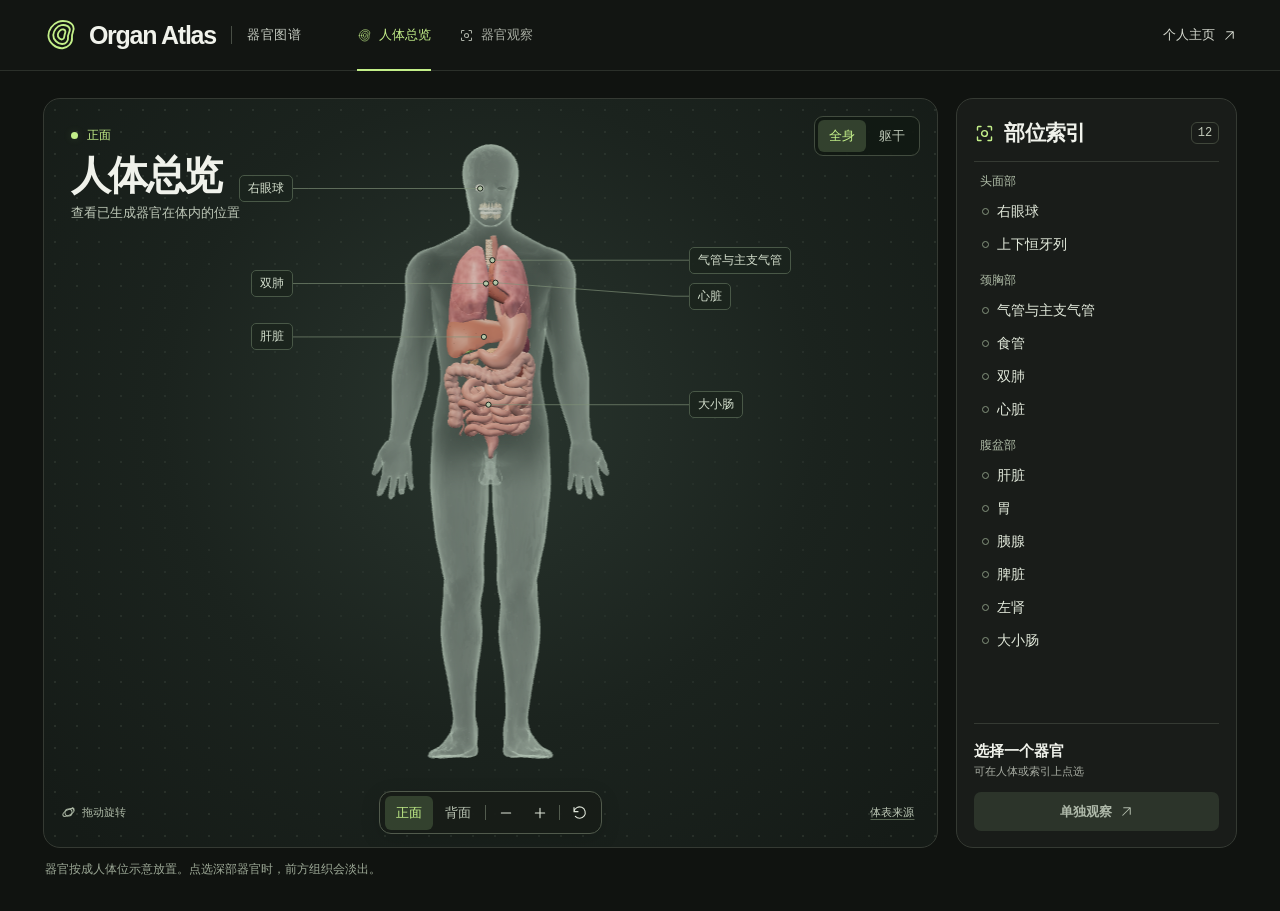
==== commit c8f6dbe2: "Point the atlas and README to the personal website" ====
--- a/index.html
+++ b/index.html
@@ -55,7 +55,7 @@
         <a class="nav-item active" id="overview-link" href="#collection"><svg class="icon" aria-hidden="true"><use href="#i-brand"/></svg>人体总览</a>
         <a class="nav-item" id="detail-link" href="#workspace"><svg class="icon" aria-hidden="true"><use href="#i-scan"/></svg>器官观察</a>
       </nav>
-      <a class="library-link" href="https://github.com/rikka314/organ-atlas">GitHub 仓库<svg class="icon"><use href="#i-external"/></svg></a>
+      <a class="library-link" href="https://gfm156.com/">个人主页<svg class="icon"><use href="#i-external"/></svg></a>
     </div>
   </header>
 
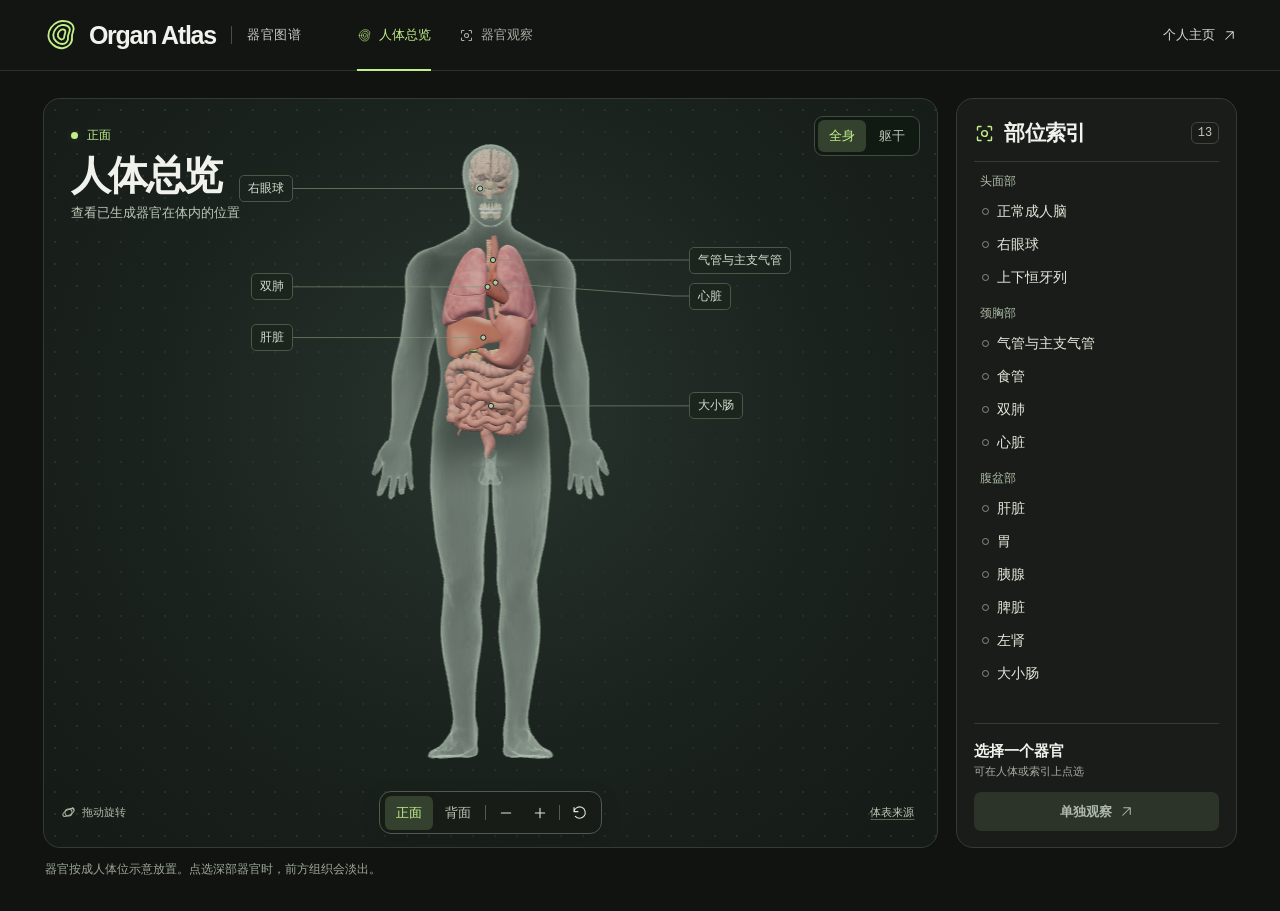
==== commit 1a936a8b: "Update atlas with latest harness models" ====
--- a/index.html
+++ b/index.html
@@ -5,7 +5,8 @@
   <meta name="viewport" content="width=device-width, initial-scale=1">
   <meta name="theme-color" content="#111412">
   <meta name="description" content="由 Agent 操作 Blender 生成的人体器官模型，可在三维人体上定位，旋转并逐层查看内部结构。">
-  <link rel="icon" href="data:,">
+  <link rel="icon" type="image/svg+xml" href="./favicon.svg">
+  <link rel="mask-icon" href="./favicon.svg" color="#111412">
   <title>Organ Atlas · 器官图谱</title>
   <link rel="stylesheet" href="./style.css">
   <link rel="stylesheet" href="./body.css">
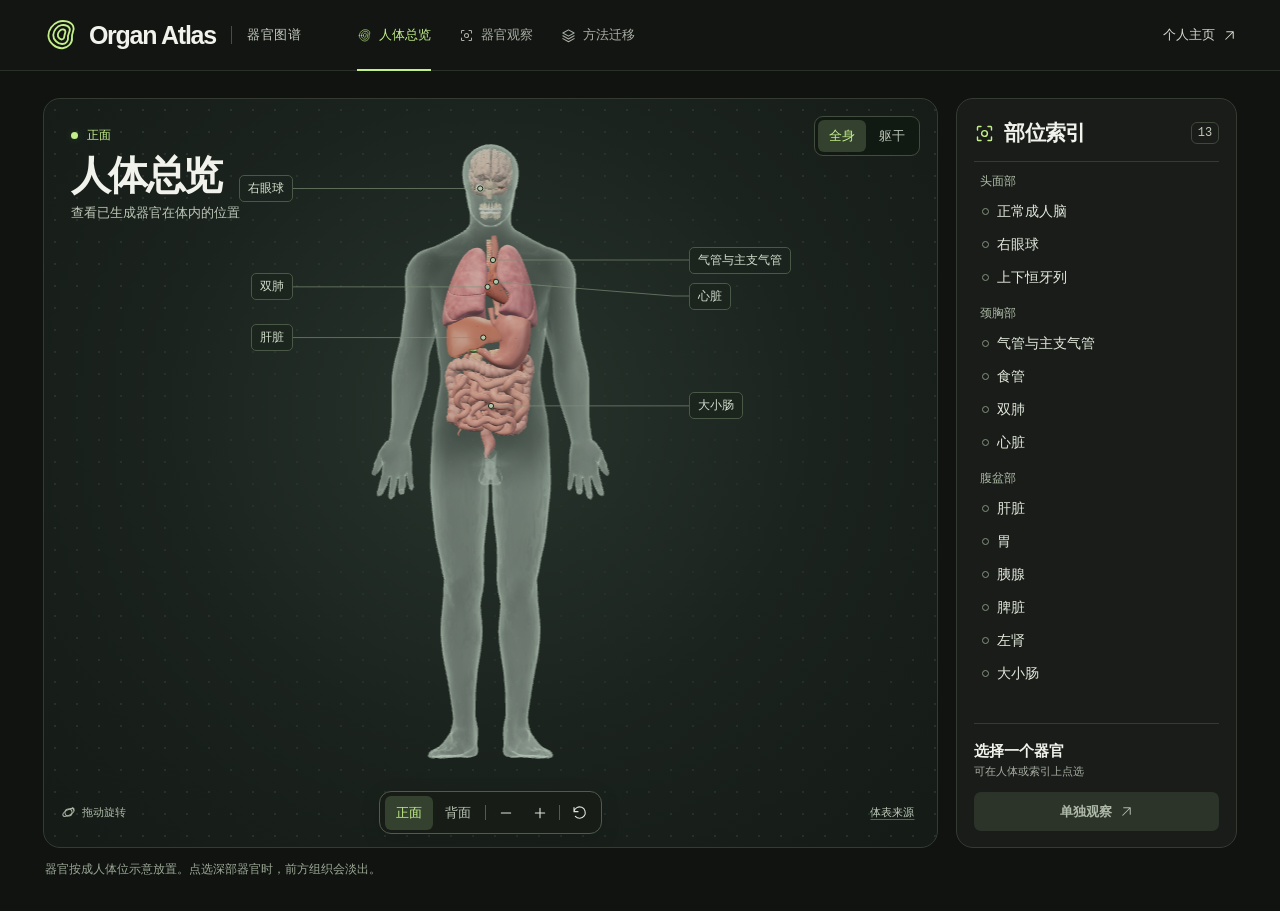
==== commit c72a72d2: "Add method transfer exhibit with Sony Alpha 7R V camera" ====
--- a/index.html
+++ b/index.html
@@ -55,6 +55,7 @@
       <nav class="navigation" aria-label="页面导航">
         <a class="nav-item active" id="overview-link" href="#collection"><svg class="icon" aria-hidden="true"><use href="#i-brand"/></svg>人体总览</a>
         <a class="nav-item" id="detail-link" href="#workspace"><svg class="icon" aria-hidden="true"><use href="#i-scan"/></svg>器官观察</a>
+        <a class="nav-item" href="./method-transfer.html"><svg class="icon" aria-hidden="true"><use href="#i-layers"/></svg>方法迁移</a>
       </nav>
       <a class="library-link" href="https://gfm156.com/">个人主页<svg class="icon"><use href="#i-external"/></svg></a>
     </div>
--- a/body.css
+++ b/body.css
@@ -110,3 +110,9 @@
   .body-stage-foot .dock button { min-width: 36px; } .body-stage-foot .dock button[data-facing] { padding-inline: 5px; }
 }
 @media (max-width: 340px) { .body-credit-button { font-size:9px; } .body-tag { font-size:10px; } }
+@media (max-width: 350px) {
+  .site-header .navigation { gap: 7px; }
+  .site-header .brand { gap: 4px; }
+  .site-header .wordmark { font-size: 16px; }
+  .site-header .brand-mark { width: 21px; height: 21px; }
+}
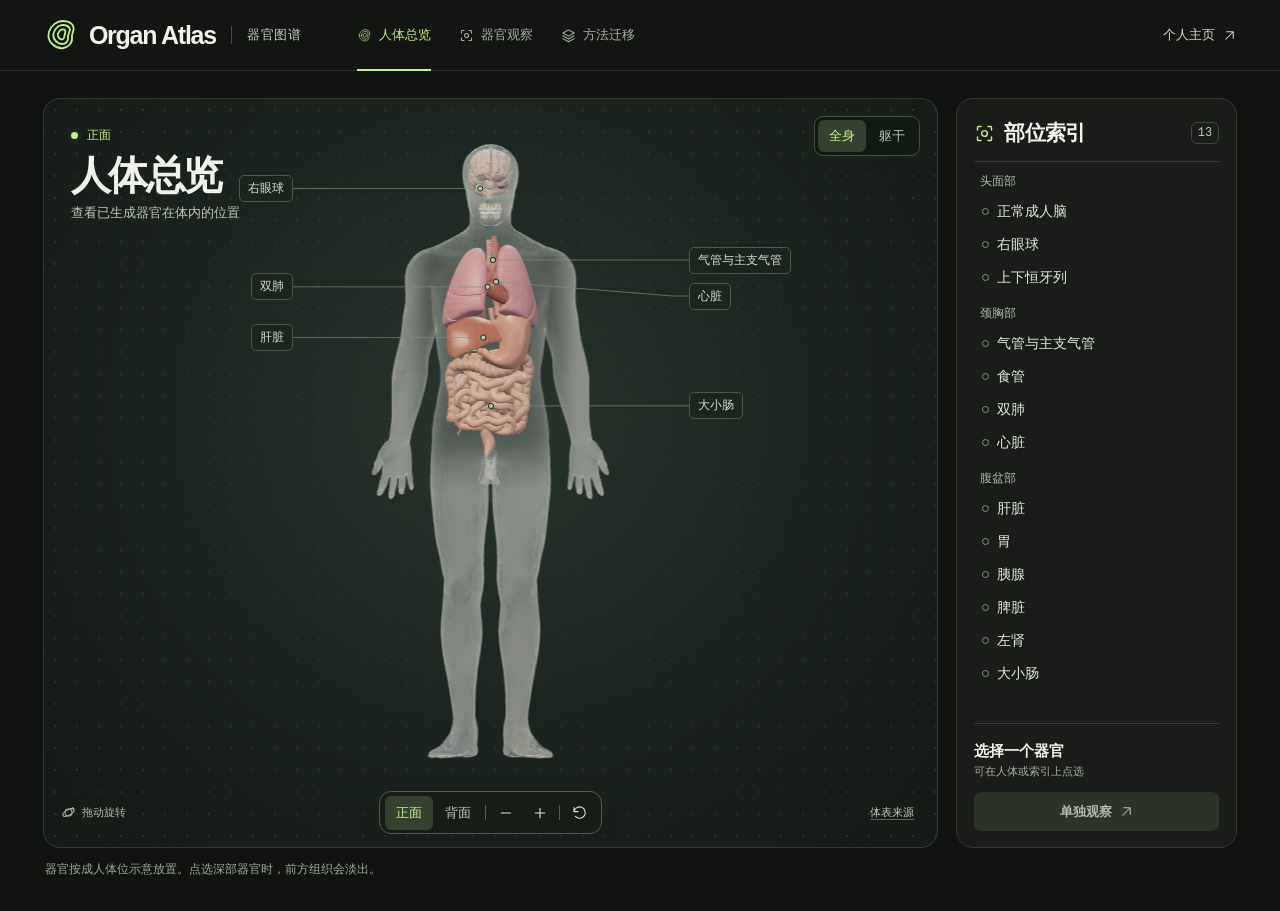
==== commit 11acdc4d: "Regenerate procedural tissue textures across Organ Atlas" ====
--- a/index.html
+++ b/index.html
@@ -178,6 +178,6 @@
   </dialog>
   <span class="sr-only" id="announcement" role="status" aria-live="polite"></span>
   <noscript>请启用 JavaScript 以旋转模型和切换结构图层。</noscript>
-  <script type="module" src="./app.js"></script>
+  <script type="module" src="./app.js?v=639ef82774f7"></script>
 </body>
 </html>
